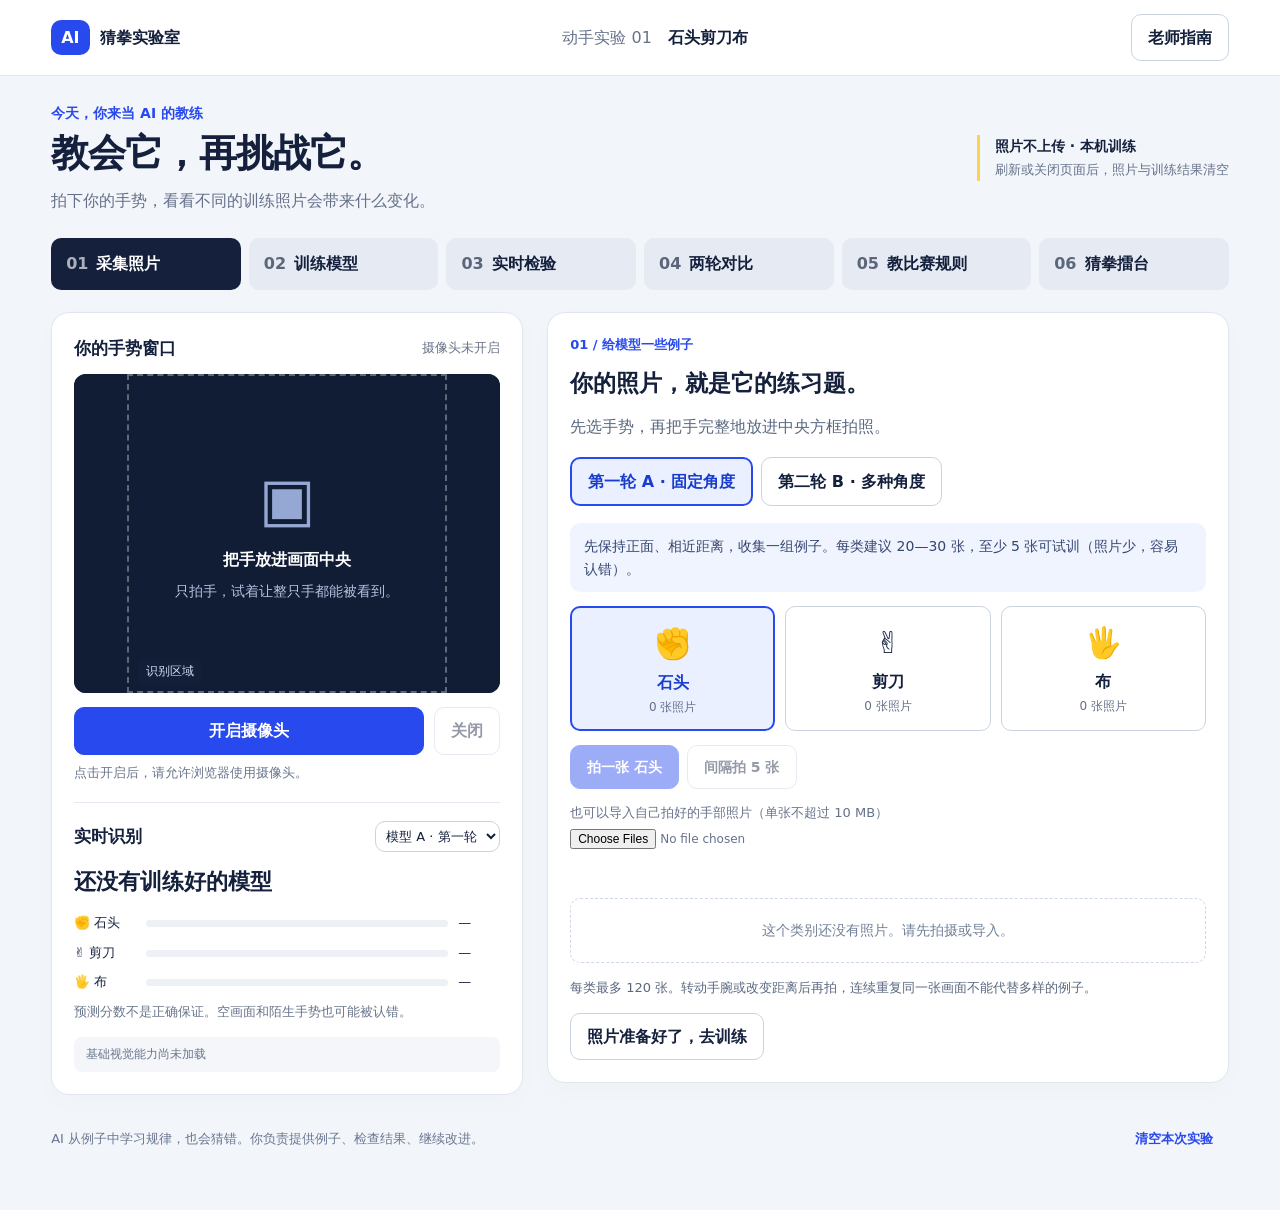
==== index.html @ 349e50fa "Publish standalone AI rock-paper-scissors classroom game" ====
<!doctype html><html lang="zh-CN"><head><meta charset="utf-8"><meta name="viewport" content="width=device-width,initial-scale=1"><title>AI 猜拳实验室 · 从训练到对战</title><meta name="description" content="亲手采集石头剪刀布照片，在本机训练识别模型，比较两轮实验，再用摄像头与电脑猜拳。"><link rel="icon" href="data:image/svg+xml,%3Csvg xmlns='http://www.w3.org/2000/svg' viewBox='0 0 64 64'%3E%3Crect width='64' height='64' rx='14' fill='%232849ed'/%3E%3Ctext x='32' y='43' text-anchor='middle' font-size='30' fill='white'%3EAI%3C/text%3E%3C/svg%3E"><link rel="stylesheet" href="rps.css?v=20261002-1"><script defer src="vendor/tf.min.js"></script><script defer src="rps.js?v=20261002-1"></script></head><body>
<header><a class="brand" href="./"><span>AI</span>猜拳实验室</a><div class="course">动手实验 01 <b>石头剪刀布</b></div><button id="help" class="quiet">老师指南</button></header>
<main><div class="intro"><div><p class="eyebrow">今天，你来当 AI 的教练</p><h1>教会它，再挑战它。</h1><p>拍下你的手势，看看不同的训练照片会带来什么变化。</p></div><div class="memory-note">照片不上传 · 本机训练<br><small>刷新或关闭页面后，照片与训练结果清空</small></div></div>
<nav id="steps" aria-label="实验步骤"></nav>
<div class="workspace"><section class="camera-panel"><div class="panel-title"><h2>你的手势窗口</h2><span id="cameraState">摄像头未开启</span></div><div class="viewfinder"><video id="video" autoplay muted playsinline></video><div id="cameraPlaceholder"><span class="camera-mark">▣</span><b>把手放进画面中央</b><p>只拍手，试着让整只手都能被看到。</p></div><div class="crop-guide"></div><span class="frame-label">识别区域</span><div id="countdown" hidden></div></div><div class="camera-actions"><button id="cameraStart" class="primary">开启摄像头</button><button id="cameraStop" disabled>关闭</button></div><p id="cameraMessage" class="small" role="status">点击开启后，请允许浏览器使用摄像头。</p><div class="live-result"><div class="panel-title"><h3>实时识别</h3><select id="modelSelect" aria-label="实时识别使用的模型"><option value="A">模型 A · 第一轮</option><option value="B">模型 B · 第二轮</option></select></div><strong id="liveName">还没有训练好的模型</strong><div id="predictionBars"></div><p class="small">预测分数不是正确保证。空画面和陌生手势也可能被认错。</p></div><div id="engineStatus" class="engine" role="status">基础视觉能力尚未加载</div></section>
<section id="lesson" class="lesson" aria-live="polite"></section></div><footer>AI 从例子中学习规律，也会猜错。你负责提供例子、检查结果、继续改进。<button id="reset" class="text-button">清空本次实验</button></footer></main>
<dialog id="guide"><button id="closeGuide" class="close">关闭</button><h2>给老师的课堂指南</h2><p>先采集固定角度的训练集 A，建议每类 20—30 张。最低每类 5 张可开始试训。观察侧面、远近变化时的识别，再为训练集 B 加入多角度照片。</p><p>对照实验：让 A、B 的每类照片数量一致，仅改变角度；如果 B 数量更多，要向孩子解释数量和角度都可能影响结果。系统不会伪造“第二轮更好”。</p><p>测试集另拍一批，每类至少 3 张。不要使用训练照片；测试照片也不要加入训练集。看完测试再改模型后，另拍一组新照片做最终验证。</p><p>技术原理：已预训练的 MobileNet 提取视觉特征；孩子的照片用于训练一个新的三类分类器。这是迁移学习，并非从零训练全部视觉能力。识别器同时使用整体特征与分区特征；训练时平衡三类照片的使用次数，避免数量更多的类别占优。A、B 使用相同算法，均训练 60 轮；重复使用照片不会增加新的知识，仍需孩子补充多样的例子。页面里的猜拳对手随机出拳，孩子训练的模型负责识别手势。比赛前由孩子填写三条胜负规则和同手势平局规则；可尝试反向规则，机器按已提交规则执行。倒计时结束时锁定一张手势画面，同时亮出电脑的拳，随后自动判分；低置信度不计分，误识别可撤销本轮。</p><p>请在电脑浏览器或系统浏览器中使用。嵌入式预览可能限制摄像头；打不开时，把网址复制到 Chrome 或 Edge。浏览器需允许摄像头，网站需为 HTTPS 或 localhost。</p><p>照片只保存在本页内存中，模型资源随网站加载。请按课堂要求取得拍摄同意，只拍手部，结束时清空实验并关闭摄像头。</p><p><a href="https://www.tensorflow.org/js/tutorials/transfer/image_classification" target="_blank" rel="noreferrer">TensorFlow.js 迁移学习说明</a> · <a href="https://github.com/tensorflow/tfjs-models/tree/master/mobilenet" target="_blank" rel="noreferrer">MobileNet 模型说明</a></p></dialog>
</body></html>
---- rps.css ----
*{box-sizing:border-box}body{margin:0;background:#f2f5fa;color:#14203c;font:16px/1.6 "Microsoft YaHei",system-ui,sans-serif}button,input,select{font:inherit}button,select{border:1px solid #cbd3e1;background:white;border-radius:10px;padding:10px 16px;color:#14203c}button{cursor:pointer;font-weight:650}button:hover:enabled{border-color:#2849ed;background:#eef2ff}button:disabled{opacity:.45;cursor:not-allowed}button:focus-visible,a:focus-visible,select:focus-visible,input:focus-visible{outline:3px solid #ed9a00;outline-offset:3px}button.primary{background:#2849ed;color:white;border-color:#2849ed}button.primary:hover:enabled{background:#1836c8}button.yellow{background:#ffdc69;border-color:#ffdc69}.quiet,.text-button{background:transparent}.text-button{border:0;color:#2849ed}header{height:76px;background:white;border-bottom:1px solid #e1e7ef;display:flex;align-items:center;justify-content:space-between;padding:0 4vw}.brand{display:flex;align-items:center;gap:10px;text-decoration:none;font-weight:750;color:#14203c}.brand span{background:#2849ed;color:white;border-radius:10px;padding:5px 10px}.course{display:flex;gap:16px;color:#66728a}.course b{color:#14203c}main{max-width:1440px;margin:auto;padding:26px 4vw}.intro{display:flex;align-items:center;justify-content:space-between;gap:20px;margin-bottom:24px}h1{font-size:clamp(28px,3vw,42px);line-height:1.2;margin:6px 0 12px;letter-spacing:-1px}h2{font-size:23px;margin:0 0 12px}h3{font-size:17px;margin:0}p{margin:8px 0 14px}.eyebrow{color:#2849ed;font-weight:700;font-size:14px;margin:0}.intro p:not(.eyebrow){color:#657089;margin:0}.memory-note{border-left:3px solid #ffd24b;padding-left:15px;font-weight:600;font-size:14px}.memory-note small{font-size:13px;color:#66728a;font-weight:400}nav{display:flex;gap:8px;margin-bottom:22px}nav button{flex:1;text-align:left;border:none;background:#e5eaf3;padding:13px 15px;white-space:nowrap}nav button.active{background:#14203c;color:white}nav button span{opacity:.65;margin-right:8px}.workspace{display:grid;grid-template-columns:minmax(330px,.9fr) minmax(420px,1.3fr);gap:24px;align-items:start}.camera-panel,.lesson{background:white;border:1px solid #e0e6ee;border-radius:18px;padding:22px;box-shadow:0 7px 25px #14203c05}.panel-title{display:flex;align-items:center;justify-content:space-between;gap:12px;margin-bottom:12px}.panel-title h2{font-size:17px;margin:0}.panel-title span{font-size:13px;color:#6b7589}.viewfinder{position:relative;aspect-ratio:4/3;background:#111c35;border-radius:12px;overflow:hidden;color:white}.viewfinder video{width:100%;height:100%;object-fit:cover;transform:scaleX(-1)}#cameraPlaceholder{position:absolute;inset:0;display:flex;align-items:center;justify-content:center;flex-direction:column;padding:20px;text-align:center;background:#111c35}.camera-mark{font-size:60px;color:#94a8d3}#cameraPlaceholder p{font-size:14px;color:#b3c2df}.crop-guide{position:absolute;top:0;bottom:0;left:12.5%;right:12.5%;border:2px dashed #ffffff55;pointer-events:none}.frame-label{position:absolute;bottom:10px;left:15%;font-size:12px;color:#d2ddf2;background:#14203c99;padding:2px 8px;border-radius:4px}#countdown{position:absolute;inset:0;display:grid;place-items:center;background:#14203c77;font-size:96px;font-weight:900}#countdown[hidden]{display:none}.camera-actions{display:flex;gap:10px;margin-top:14px}.camera-actions .primary{flex:1}.small{font-size:13px;color:#69758b;line-height:1.6}.live-result{border-top:1px solid #e4e8ef;margin-top:18px;padding-top:18px}.live-result select{font-size:13px;max-width:190px;padding:6px}.live-result strong{font-size:22px;display:block;margin-bottom:14px}.bar-row{display:grid;grid-template-columns:62px 1fr 42px;align-items:center;gap:10px;font-size:13px;margin:9px 0}.bar-track{height:7px;background:#edf0f5;border-radius:8px;overflow:hidden}.bar-track i{display:block;height:100%;background:#2849ed;border-radius:8px}.engine{font-size:12px;color:#69758b;background:#f4f6fa;border-radius:8px;padding:8px 12px}.lesson{min-height:640px}.lesson .tag{font-size:13px;font-weight:bold;color:#2849ed;display:block;margin-bottom:10px}.lesson>p{color:#5a6880}.tabs{display:flex;gap:8px;margin:17px 0}.tabs button[aria-pressed=true],.classes button[aria-pressed=true]{background:#eaf0ff;border:2px solid #2849ed;color:#193dcc}.classes{display:grid;grid-template-columns:repeat(3,1fr);gap:10px;margin:14px 0}.classes button{display:flex;flex-direction:column;align-items:center;gap:2px;padding:12px 6px}.hand{font-size:30px}.classes small{font-weight:400;color:#657089;font-size:12px}.tools{display:flex;gap:8px;flex-wrap:wrap;margin:14px 0}.tools button{font-size:14px}.file-label{font-size:13px;display:block;color:#66728a;margin-top:10px}.file-label input{display:block;font-size:12px;width:100%;margin:5px 0}.notice{background:#f0f4ff;border-radius:10px;padding:12px 14px;font-size:14px;margin:14px 0;color:#35466f}.notice.warm{background:#fff6d9;color:#765619}.status{font-size:14px;min-height:24px;color:#2849ed;margin:10px 0}.gallery{display:grid;grid-template-columns:repeat(5,1fr);gap:7px;max-height:200px;overflow:auto;margin-top:14px}.photo{position:relative;aspect-ratio:1}.photo img{width:100%;height:100%;object-fit:cover;transform:scaleX(-1);border-radius:8px}.photo button{position:absolute;right:2px;top:2px;border:0;background:#14203ccc;color:white;font-size:12px;padding:0 6px;border-radius:5px}.empty{padding:20px;border:1px dashed #ced7e7;border-radius:10px;color:#718097;font-size:14px;text-align:center;margin:15px 0}.counts{display:flex;gap:10px;flex-wrap:wrap;font-size:14px}.counts span{background:#f1f4f9;padding:7px 12px;border-radius:7px}progress{width:100%;height:14px;accent-color:#2849ed}.model-card{border:1px solid #dce3ef;border-radius:12px;padding:16px;margin:12px 0}.model-card h3{margin:0 0 7px}.model-card p{font-size:14px;margin:5px 0}.table-wrap{overflow:auto}table{width:100%;border-collapse:collapse;font-size:14px;margin:15px 0}th,td{padding:10px;border-bottom:1px solid #e4e9f1;text-align:left}th{color:#63718a;font-weight:500}.accuracy{display:grid;grid-template-columns:1fr 1fr;gap:12px;margin:18px 0}.accuracy div{border:1px solid #dce3ef;border-radius:12px;padding:16px}.accuracy strong{display:block;font-size:32px;color:#2849ed}.arena{background:#14203c;color:white;border-radius:14px;padding:24px;text-align:center;margin:18px 0}.versus{display:grid;grid-template-columns:1fr 45px 1fr;align-items:center}.fighter{font-size:55px}.fighter small{font-size:14px;display:block;color:#bac8e2}.versus b{color:#ffdc69}.arena h3{font-size:24px;color:#ffdc69;margin-top:15px}.score{display:flex;justify-content:center;gap:24px;color:#62728d}.game-buttons{display:flex;justify-content:center;gap:10px;flex-wrap:wrap}.result-list{max-height:260px;overflow:auto}.test-result{display:flex;gap:12px;align-items:center;border-bottom:1px solid #e4e9f1;padding:9px 0;font-size:13px}.test-result img{width:48px;height:48px;transform:scaleX(-1);border-radius:6px}.test-result div{flex:1}.pass{color:#11775e}.fail{color:#b14335}footer{display:flex;justify-content:space-between;gap:20px;align-items:center;font-size:13px;color:#6a7790;padding:24px 0}dialog{max-width:700px;width:90%;max-height:85vh;overflow:auto;border:0;border-radius:16px;padding:28px;color:#14203c}dialog::backdrop{background:#101b36aa}.close{float:right}dialog p{font-size:15px}a{color:#2849ed}@media(max-width:950px){.workspace{grid-template-columns:1fr 1.15fr;gap:14px}main{padding:22px}.camera-panel,.lesson{padding:16px}.memory-note{display:none}nav button{font-size:14px;padding:12px 8px}.course{display:none}}@media(max-width:740px){.workspace{grid-template-columns:1fr}.intro{margin-bottom:16px}nav{overflow:auto}nav button{flex:none}.lesson{min-height:0}.viewfinder{max-height:330px}.gallery{grid-template-columns:repeat(5,1fr)}header{padding:0 20px;height:64px}main{padding:18px}.camera-panel{padding:16px}.live-result{margin-top:10px;padding-top:10px}footer{display:block}.panel-title{flex-wrap:wrap}.intro h1{font-size:29px}}@media(prefers-reduced-motion:no-preference){button{transition:background .15s,border-color .15s}.bar-track i{transition:width .15s}}
.rule-row{display:flex;align-items:center;justify-content:space-between;gap:12px;margin:14px 0;flex-wrap:wrap}.round-frame{width:90px;height:90px;object-fit:cover;border-radius:12px;transform:scaleX(-1);margin-top:14px}.arena .small{color:#c7d5ef}nav{overflow-x:auto}
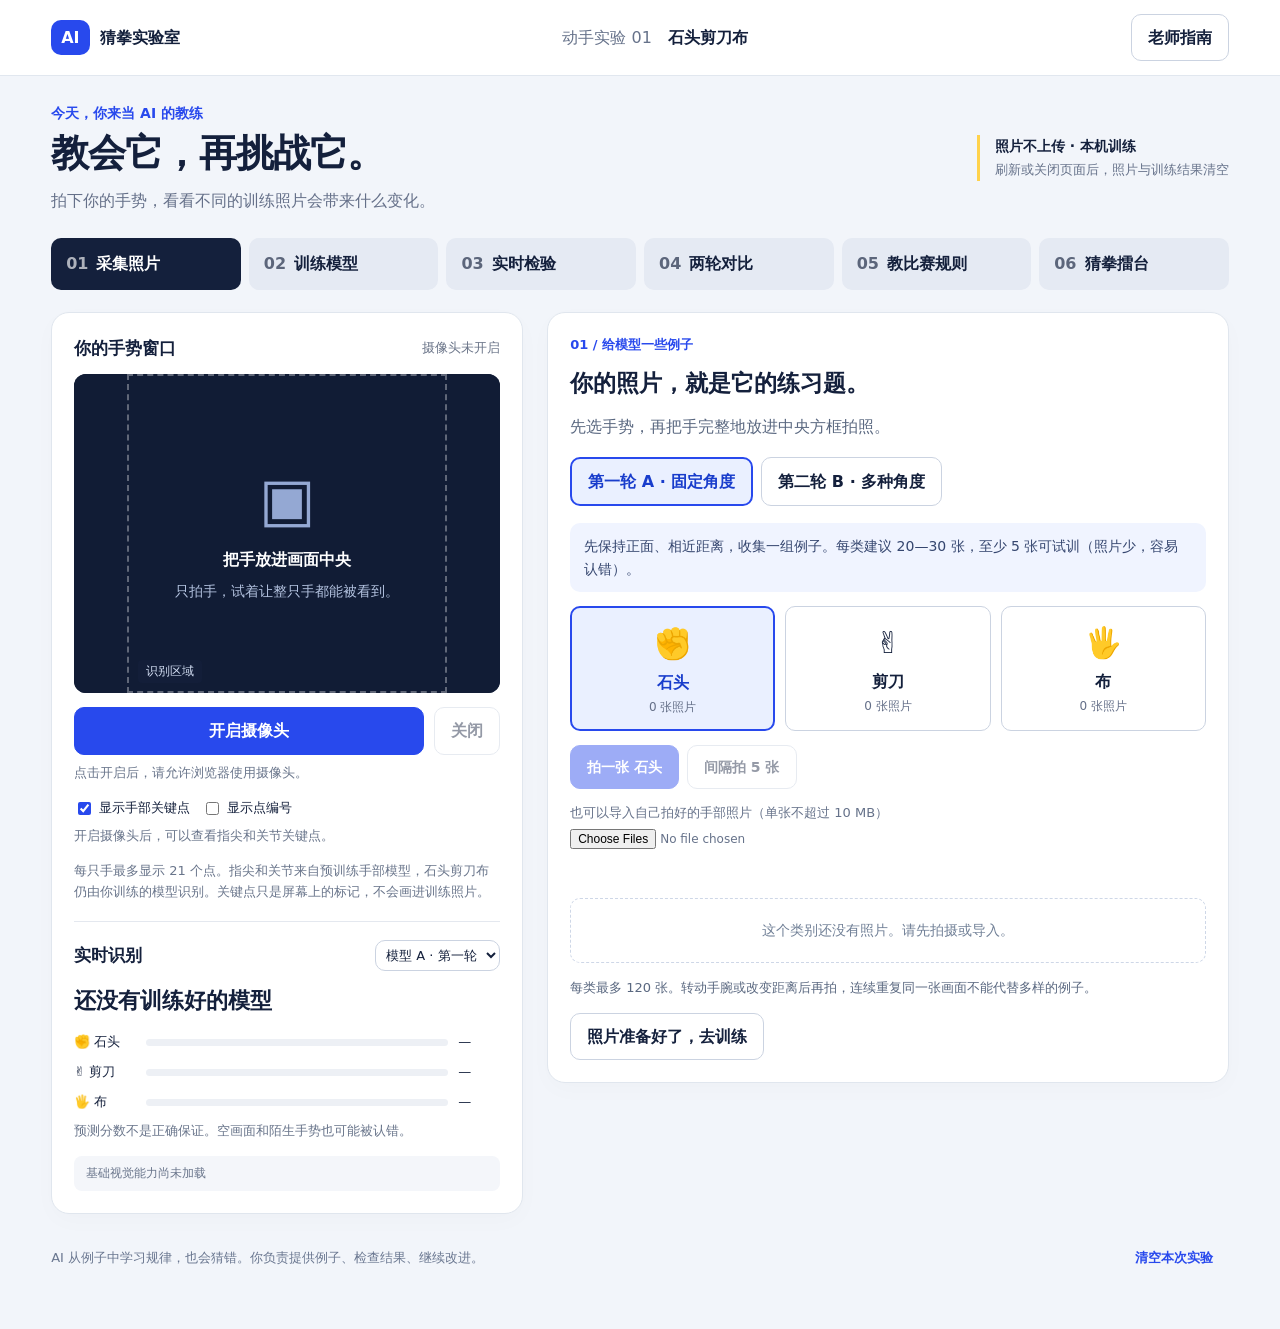
==== commit 71a859c3: "Show 21 hand landmarks over camera preview using local MediaPipe model" ====
--- a/index.html
+++ b/index.html
@@ -1,8 +1,8 @@
-<!doctype html><html lang="zh-CN"><head><meta charset="utf-8"><meta name="viewport" content="width=device-width,initial-scale=1"><title>AI 猜拳实验室 · 从训练到对战</title><meta name="description" content="亲手采集石头剪刀布照片，在本机训练识别模型，比较两轮实验，再用摄像头与电脑猜拳。"><link rel="icon" href="data:image/svg+xml,%3Csvg xmlns='http://www.w3.org/2000/svg' viewBox='0 0 64 64'%3E%3Crect width='64' height='64' rx='14' fill='%232849ed'/%3E%3Ctext x='32' y='43' text-anchor='middle' font-size='30' fill='white'%3EAI%3C/text%3E%3C/svg%3E"><link rel="stylesheet" href="rps.css?v=20261002-1"><script defer src="vendor/tf.min.js"></script><script defer src="rps.js?v=20261002-1"></script></head><body>
+<!doctype html><html lang="zh-CN"><head><meta charset="utf-8"><meta name="viewport" content="width=device-width,initial-scale=1"><title>AI 猜拳实验室 · 从训练到对战</title><meta name="description" content="亲手采集石头剪刀布照片，在本机训练识别模型，比较两轮实验，再用摄像头与电脑猜拳。"><link rel="icon" href="data:image/svg+xml,%3Csvg xmlns='http://www.w3.org/2000/svg' viewBox='0 0 64 64'%3E%3Crect width='64' height='64' rx='14' fill='%232849ed'/%3E%3Ctext x='32' y='43' text-anchor='middle' font-size='30' fill='white'%3EAI%3C/text%3E%3C/svg%3E"><link rel="stylesheet" href="rps.css?v=20261008-1"><script defer src="vendor/tf.min.js"></script><script defer src="rps.js?v=20261008-1"></script><script defer src="landmarks.js?v=20261008-1"></script></head><body>
 <header><a class="brand" href="./"><span>AI</span>猜拳实验室</a><div class="course">动手实验 01 <b>石头剪刀布</b></div><button id="help" class="quiet">老师指南</button></header>
 <main><div class="intro"><div><p class="eyebrow">今天，你来当 AI 的教练</p><h1>教会它，再挑战它。</h1><p>拍下你的手势，看看不同的训练照片会带来什么变化。</p></div><div class="memory-note">照片不上传 · 本机训练<br><small>刷新或关闭页面后，照片与训练结果清空</small></div></div>
 <nav id="steps" aria-label="实验步骤"></nav>
-<div class="workspace"><section class="camera-panel"><div class="panel-title"><h2>你的手势窗口</h2><span id="cameraState">摄像头未开启</span></div><div class="viewfinder"><video id="video" autoplay muted playsinline></video><div id="cameraPlaceholder"><span class="camera-mark">▣</span><b>把手放进画面中央</b><p>只拍手，试着让整只手都能被看到。</p></div><div class="crop-guide"></div><span class="frame-label">识别区域</span><div id="countdown" hidden></div></div><div class="camera-actions"><button id="cameraStart" class="primary">开启摄像头</button><button id="cameraStop" disabled>关闭</button></div><p id="cameraMessage" class="small" role="status">点击开启后，请允许浏览器使用摄像头。</p><div class="live-result"><div class="panel-title"><h3>实时识别</h3><select id="modelSelect" aria-label="实时识别使用的模型"><option value="A">模型 A · 第一轮</option><option value="B">模型 B · 第二轮</option></select></div><strong id="liveName">还没有训练好的模型</strong><div id="predictionBars"></div><p class="small">预测分数不是正确保证。空画面和陌生手势也可能被认错。</p></div><div id="engineStatus" class="engine" role="status">基础视觉能力尚未加载</div></section>
+<div class="workspace"><section class="camera-panel"><div class="panel-title"><h2>你的手势窗口</h2><span id="cameraState">摄像头未开启</span></div><div class="viewfinder"><video id="video" autoplay muted playsinline></video><canvas id="handLandmarks" aria-hidden="true"></canvas><div id="cameraPlaceholder"><span class="camera-mark">▣</span><b>把手放进画面中央</b><p>只拍手，试着让整只手都能被看到。</p></div><div class="crop-guide"></div><span class="frame-label">识别区域</span><div id="countdown" hidden></div></div><div class="camera-actions"><button id="cameraStart" class="primary">开启摄像头</button><button id="cameraStop" disabled>关闭</button></div><p id="cameraMessage" class="small" role="status">点击开启后，请允许浏览器使用摄像头。</p><div class="landmark-controls"><label><input id="showLandmarks" type="checkbox" checked> 显示手部关键点</label><label><input id="landmarkNumbers" type="checkbox"> 显示点编号</label></div><p id="landmarkStatus" class="small" role="status">开启摄像头后，可以查看指尖和关节关键点。</p><button id="retryLandmarks" hidden>重新加载关键点</button><p class="small">每只手最多显示 21 个点。指尖和关节来自预训练手部模型，石头剪刀布仍由你训练的模型识别。关键点只是屏幕上的标记，不会画进训练照片。</p><div class="live-result"><div class="panel-title"><h3>实时识别</h3><select id="modelSelect" aria-label="实时识别使用的模型"><option value="A">模型 A · 第一轮</option><option value="B">模型 B · 第二轮</option></select></div><strong id="liveName">还没有训练好的模型</strong><div id="predictionBars"></div><p class="small">预测分数不是正确保证。空画面和陌生手势也可能被认错。</p></div><div id="engineStatus" class="engine" role="status">基础视觉能力尚未加载</div></section>
 <section id="lesson" class="lesson" aria-live="polite"></section></div><footer>AI 从例子中学习规律，也会猜错。你负责提供例子、检查结果、继续改进。<button id="reset" class="text-button">清空本次实验</button></footer></main>
 <dialog id="guide"><button id="closeGuide" class="close">关闭</button><h2>给老师的课堂指南</h2><p>先采集固定角度的训练集 A，建议每类 20—30 张。最低每类 5 张可开始试训。观察侧面、远近变化时的识别，再为训练集 B 加入多角度照片。</p><p>对照实验：让 A、B 的每类照片数量一致，仅改变角度；如果 B 数量更多，要向孩子解释数量和角度都可能影响结果。系统不会伪造“第二轮更好”。</p><p>测试集另拍一批，每类至少 3 张。不要使用训练照片；测试照片也不要加入训练集。看完测试再改模型后，另拍一组新照片做最终验证。</p><p>技术原理：已预训练的 MobileNet 提取视觉特征；孩子的照片用于训练一个新的三类分类器。这是迁移学习，并非从零训练全部视觉能力。识别器同时使用整体特征与分区特征；训练时平衡三类照片的使用次数，避免数量更多的类别占优。A、B 使用相同算法，均训练 60 轮；重复使用照片不会增加新的知识，仍需孩子补充多样的例子。页面里的猜拳对手随机出拳，孩子训练的模型负责识别手势。比赛前由孩子填写三条胜负规则和同手势平局规则；可尝试反向规则，机器按已提交规则执行。倒计时结束时锁定一张手势画面，同时亮出电脑的拳，随后自动判分；低置信度不计分，误识别可撤销本轮。</p><p>请在电脑浏览器或系统浏览器中使用。嵌入式预览可能限制摄像头；打不开时，把网址复制到 Chrome 或 Edge。浏览器需允许摄像头，网站需为 HTTPS 或 localhost。</p><p>照片只保存在本页内存中，模型资源随网站加载。请按课堂要求取得拍摄同意，只拍手部，结束时清空实验并关闭摄像头。</p><p><a href="https://www.tensorflow.org/js/tutorials/transfer/image_classification" target="_blank" rel="noreferrer">TensorFlow.js 迁移学习说明</a> · <a href="https://github.com/tensorflow/tfjs-models/tree/master/mobilenet" target="_blank" rel="noreferrer">MobileNet 模型说明</a></p></dialog>
 </body></html>
--- a/rps.css
+++ b/rps.css
@@ -1,2 +1,4 @@
 *{box-sizing:border-box}body{margin:0;background:#f2f5fa;color:#14203c;font:16px/1.6 "Microsoft YaHei",system-ui,sans-serif}button,input,select{font:inherit}button,select{border:1px solid #cbd3e1;background:white;border-radius:10px;padding:10px 16px;color:#14203c}button{cursor:pointer;font-weight:650}button:hover:enabled{border-color:#2849ed;background:#eef2ff}button:disabled{opacity:.45;cursor:not-allowed}button:focus-visible,a:focus-visible,select:focus-visible,input:focus-visible{outline:3px solid #ed9a00;outline-offset:3px}button.primary{background:#2849ed;color:white;border-color:#2849ed}button.primary:hover:enabled{background:#1836c8}button.yellow{background:#ffdc69;border-color:#ffdc69}.quiet,.text-button{background:transparent}.text-button{border:0;color:#2849ed}header{height:76px;background:white;border-bottom:1px solid #e1e7ef;display:flex;align-items:center;justify-content:space-between;padding:0 4vw}.brand{display:flex;align-items:center;gap:10px;text-decoration:none;font-weight:750;color:#14203c}.brand span{background:#2849ed;color:white;border-radius:10px;padding:5px 10px}.course{display:flex;gap:16px;color:#66728a}.course b{color:#14203c}main{max-width:1440px;margin:auto;padding:26px 4vw}.intro{display:flex;align-items:center;justify-content:space-between;gap:20px;margin-bottom:24px}h1{font-size:clamp(28px,3vw,42px);line-height:1.2;margin:6px 0 12px;letter-spacing:-1px}h2{font-size:23px;margin:0 0 12px}h3{font-size:17px;margin:0}p{margin:8px 0 14px}.eyebrow{color:#2849ed;font-weight:700;font-size:14px;margin:0}.intro p:not(.eyebrow){color:#657089;margin:0}.memory-note{border-left:3px solid #ffd24b;padding-left:15px;font-weight:600;font-size:14px}.memory-note small{font-size:13px;color:#66728a;font-weight:400}nav{display:flex;gap:8px;margin-bottom:22px}nav button{flex:1;text-align:left;border:none;background:#e5eaf3;padding:13px 15px;white-space:nowrap}nav button.active{background:#14203c;color:white}nav button span{opacity:.65;margin-right:8px}.workspace{display:grid;grid-template-columns:minmax(330px,.9fr) minmax(420px,1.3fr);gap:24px;align-items:start}.camera-panel,.lesson{background:white;border:1px solid #e0e6ee;border-radius:18px;padding:22px;box-shadow:0 7px 25px #14203c05}.panel-title{display:flex;align-items:center;justify-content:space-between;gap:12px;margin-bottom:12px}.panel-title h2{font-size:17px;margin:0}.panel-title span{font-size:13px;color:#6b7589}.viewfinder{position:relative;aspect-ratio:4/3;background:#111c35;border-radius:12px;overflow:hidden;color:white}.viewfinder video{width:100%;height:100%;object-fit:cover;transform:scaleX(-1)}#cameraPlaceholder{position:absolute;inset:0;display:flex;align-items:center;justify-content:center;flex-direction:column;padding:20px;text-align:center;background:#111c35}.camera-mark{font-size:60px;color:#94a8d3}#cameraPlaceholder p{font-size:14px;color:#b3c2df}.crop-guide{position:absolute;top:0;bottom:0;left:12.5%;right:12.5%;border:2px dashed #ffffff55;pointer-events:none}.frame-label{position:absolute;bottom:10px;left:15%;font-size:12px;color:#d2ddf2;background:#14203c99;padding:2px 8px;border-radius:4px}#countdown{position:absolute;inset:0;display:grid;place-items:center;background:#14203c77;font-size:96px;font-weight:900}#countdown[hidden]{display:none}.camera-actions{display:flex;gap:10px;margin-top:14px}.camera-actions .primary{flex:1}.small{font-size:13px;color:#69758b;line-height:1.6}.live-result{border-top:1px solid #e4e8ef;margin-top:18px;padding-top:18px}.live-result select{font-size:13px;max-width:190px;padding:6px}.live-result strong{font-size:22px;display:block;margin-bottom:14px}.bar-row{display:grid;grid-template-columns:62px 1fr 42px;align-items:center;gap:10px;font-size:13px;margin:9px 0}.bar-track{height:7px;background:#edf0f5;border-radius:8px;overflow:hidden}.bar-track i{display:block;height:100%;background:#2849ed;border-radius:8px}.engine{font-size:12px;color:#69758b;background:#f4f6fa;border-radius:8px;padding:8px 12px}.lesson{min-height:640px}.lesson .tag{font-size:13px;font-weight:bold;color:#2849ed;display:block;margin-bottom:10px}.lesson>p{color:#5a6880}.tabs{display:flex;gap:8px;margin:17px 0}.tabs button[aria-pressed=true],.classes button[aria-pressed=true]{background:#eaf0ff;border:2px solid #2849ed;color:#193dcc}.classes{display:grid;grid-template-columns:repeat(3,1fr);gap:10px;margin:14px 0}.classes button{display:flex;flex-direction:column;align-items:center;gap:2px;padding:12px 6px}.hand{font-size:30px}.classes small{font-weight:400;color:#657089;font-size:12px}.tools{display:flex;gap:8px;flex-wrap:wrap;margin:14px 0}.tools button{font-size:14px}.file-label{font-size:13px;display:block;color:#66728a;margin-top:10px}.file-label input{display:block;font-size:12px;width:100%;margin:5px 0}.notice{background:#f0f4ff;border-radius:10px;padding:12px 14px;font-size:14px;margin:14px 0;color:#35466f}.notice.warm{background:#fff6d9;color:#765619}.status{font-size:14px;min-height:24px;color:#2849ed;margin:10px 0}.gallery{display:grid;grid-template-columns:repeat(5,1fr);gap:7px;max-height:200px;overflow:auto;margin-top:14px}.photo{position:relative;aspect-ratio:1}.photo img{width:100%;height:100%;object-fit:cover;transform:scaleX(-1);border-radius:8px}.photo button{position:absolute;right:2px;top:2px;border:0;background:#14203ccc;color:white;font-size:12px;padding:0 6px;border-radius:5px}.empty{padding:20px;border:1px dashed #ced7e7;border-radius:10px;color:#718097;font-size:14px;text-align:center;margin:15px 0}.counts{display:flex;gap:10px;flex-wrap:wrap;font-size:14px}.counts span{background:#f1f4f9;padding:7px 12px;border-radius:7px}progress{width:100%;height:14px;accent-color:#2849ed}.model-card{border:1px solid #dce3ef;border-radius:12px;padding:16px;margin:12px 0}.model-card h3{margin:0 0 7px}.model-card p{font-size:14px;margin:5px 0}.table-wrap{overflow:auto}table{width:100%;border-collapse:collapse;font-size:14px;margin:15px 0}th,td{padding:10px;border-bottom:1px solid #e4e9f1;text-align:left}th{color:#63718a;font-weight:500}.accuracy{display:grid;grid-template-columns:1fr 1fr;gap:12px;margin:18px 0}.accuracy div{border:1px solid #dce3ef;border-radius:12px;padding:16px}.accuracy strong{display:block;font-size:32px;color:#2849ed}.arena{background:#14203c;color:white;border-radius:14px;padding:24px;text-align:center;margin:18px 0}.versus{display:grid;grid-template-columns:1fr 45px 1fr;align-items:center}.fighter{font-size:55px}.fighter small{font-size:14px;display:block;color:#bac8e2}.versus b{color:#ffdc69}.arena h3{font-size:24px;color:#ffdc69;margin-top:15px}.score{display:flex;justify-content:center;gap:24px;color:#62728d}.game-buttons{display:flex;justify-content:center;gap:10px;flex-wrap:wrap}.result-list{max-height:260px;overflow:auto}.test-result{display:flex;gap:12px;align-items:center;border-bottom:1px solid #e4e9f1;padding:9px 0;font-size:13px}.test-result img{width:48px;height:48px;transform:scaleX(-1);border-radius:6px}.test-result div{flex:1}.pass{color:#11775e}.fail{color:#b14335}footer{display:flex;justify-content:space-between;gap:20px;align-items:center;font-size:13px;color:#6a7790;padding:24px 0}dialog{max-width:700px;width:90%;max-height:85vh;overflow:auto;border:0;border-radius:16px;padding:28px;color:#14203c}dialog::backdrop{background:#101b36aa}.close{float:right}dialog p{font-size:15px}a{color:#2849ed}@media(max-width:950px){.workspace{grid-template-columns:1fr 1.15fr;gap:14px}main{padding:22px}.camera-panel,.lesson{padding:16px}.memory-note{display:none}nav button{font-size:14px;padding:12px 8px}.course{display:none}}@media(max-width:740px){.workspace{grid-template-columns:1fr}.intro{margin-bottom:16px}nav{overflow:auto}nav button{flex:none}.lesson{min-height:0}.viewfinder{max-height:330px}.gallery{grid-template-columns:repeat(5,1fr)}header{padding:0 20px;height:64px}main{padding:18px}.camera-panel{padding:16px}.live-result{margin-top:10px;padding-top:10px}footer{display:block}.panel-title{flex-wrap:wrap}.intro h1{font-size:29px}}@media(prefers-reduced-motion:no-preference){button{transition:background .15s,border-color .15s}.bar-track i{transition:width .15s}}
 .rule-row{display:flex;align-items:center;justify-content:space-between;gap:12px;margin:14px 0;flex-wrap:wrap}.round-frame{width:90px;height:90px;object-fit:cover;border-radius:12px;transform:scaleX(-1);margin-top:14px}.arena .small{color:#c7d5ef}nav{overflow-x:auto}
+
+#handLandmarks{position:absolute;inset:0;width:100%;height:100%;pointer-events:none;z-index:2}.landmark-controls{display:flex;flex-wrap:wrap;gap:12px;margin-top:12px;font-size:13px}.landmark-controls label{display:flex;align-items:center;gap:5px}.landmark-controls input{accent-color:#2849ed}#countdown{z-index:4}.frame-label{z-index:3}
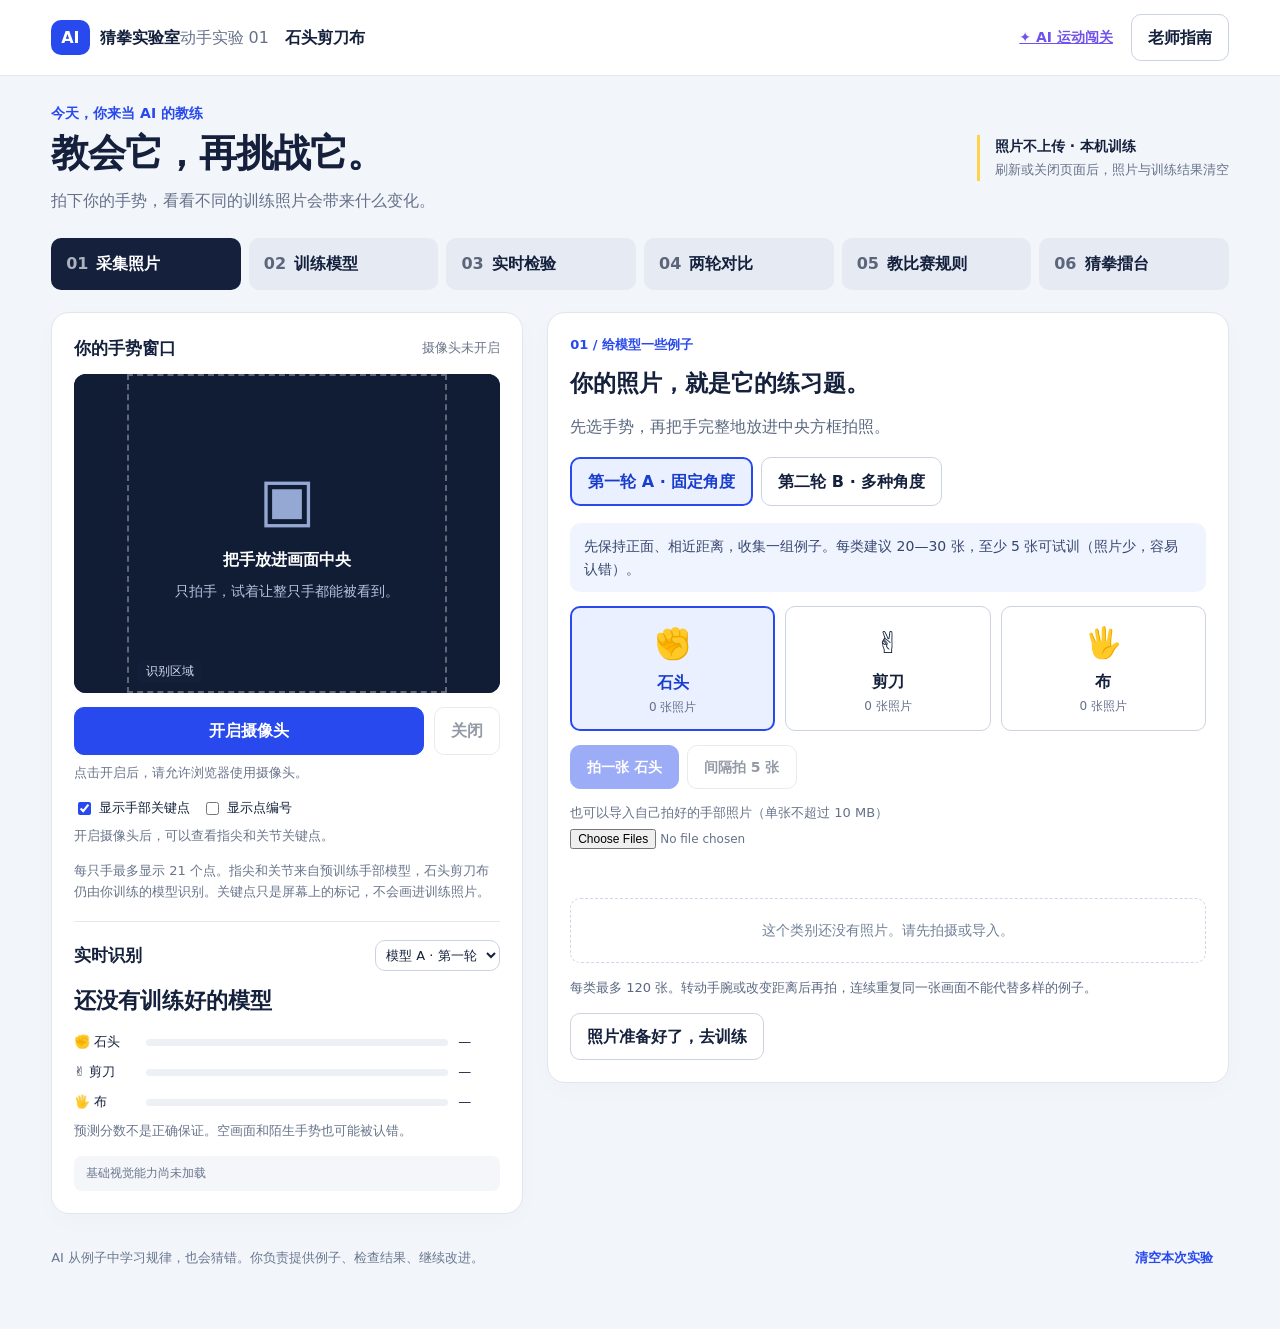
==== commit a5c9a081: "Add AI movement adventure with body landmarks and three exercise games" ====
--- a/index.html
+++ b/index.html
@@ -1,5 +1,5 @@
 <!doctype html><html lang="zh-CN"><head><meta charset="utf-8"><meta name="viewport" content="width=device-width,initial-scale=1"><title>AI 猜拳实验室 · 从训练到对战</title><meta name="description" content="亲手采集石头剪刀布照片，在本机训练识别模型，比较两轮实验，再用摄像头与电脑猜拳。"><link rel="icon" href="data:image/svg+xml,%3Csvg xmlns='http://www.w3.org/2000/svg' viewBox='0 0 64 64'%3E%3Crect width='64' height='64' rx='14' fill='%232849ed'/%3E%3Ctext x='32' y='43' text-anchor='middle' font-size='30' fill='white'%3EAI%3C/text%3E%3C/svg%3E"><link rel="stylesheet" href="rps.css?v=20261008-1"><script defer src="vendor/tf.min.js"></script><script defer src="rps.js?v=20261008-1"></script><script defer src="landmarks.js?v=20261008-1"></script></head><body>
-<header><a class="brand" href="./"><span>AI</span>猜拳实验室</a><div class="course">动手实验 01 <b>石头剪刀布</b></div><button id="help" class="quiet">老师指南</button></header>
+<header><a class="brand" href="./"><span>AI</span>猜拳实验室</a><div class="course">动手实验 01 <b>石头剪刀布</b></div><a href="motion/" style="font-size:14px;color:#7152ed;font-weight:700;margin-left:auto;margin-right:18px">✦ AI 运动闯关</a><button id="help" class="quiet">老师指南</button></header>
 <main><div class="intro"><div><p class="eyebrow">今天，你来当 AI 的教练</p><h1>教会它，再挑战它。</h1><p>拍下你的手势，看看不同的训练照片会带来什么变化。</p></div><div class="memory-note">照片不上传 · 本机训练<br><small>刷新或关闭页面后，照片与训练结果清空</small></div></div>
 <nav id="steps" aria-label="实验步骤"></nav>
 <div class="workspace"><section class="camera-panel"><div class="panel-title"><h2>你的手势窗口</h2><span id="cameraState">摄像头未开启</span></div><div class="viewfinder"><video id="video" autoplay muted playsinline></video><canvas id="handLandmarks" aria-hidden="true"></canvas><div id="cameraPlaceholder"><span class="camera-mark">▣</span><b>把手放进画面中央</b><p>只拍手，试着让整只手都能被看到。</p></div><div class="crop-guide"></div><span class="frame-label">识别区域</span><div id="countdown" hidden></div></div><div class="camera-actions"><button id="cameraStart" class="primary">开启摄像头</button><button id="cameraStop" disabled>关闭</button></div><p id="cameraMessage" class="small" role="status">点击开启后，请允许浏览器使用摄像头。</p><div class="landmark-controls"><label><input id="showLandmarks" type="checkbox" checked> 显示手部关键点</label><label><input id="landmarkNumbers" type="checkbox"> 显示点编号</label></div><p id="landmarkStatus" class="small" role="status">开启摄像头后，可以查看指尖和关节关键点。</p><button id="retryLandmarks" hidden>重新加载关键点</button><p class="small">每只手最多显示 21 个点。指尖和关节来自预训练手部模型，石头剪刀布仍由你训练的模型识别。关键点只是屏幕上的标记，不会画进训练照片。</p><div class="live-result"><div class="panel-title"><h3>实时识别</h3><select id="modelSelect" aria-label="实时识别使用的模型"><option value="A">模型 A · 第一轮</option><option value="B">模型 B · 第二轮</option></select></div><strong id="liveName">还没有训练好的模型</strong><div id="predictionBars"></div><p class="small">预测分数不是正确保证。空画面和陌生手势也可能被认错。</p></div><div id="engineStatus" class="engine" role="status">基础视觉能力尚未加载</div></section>
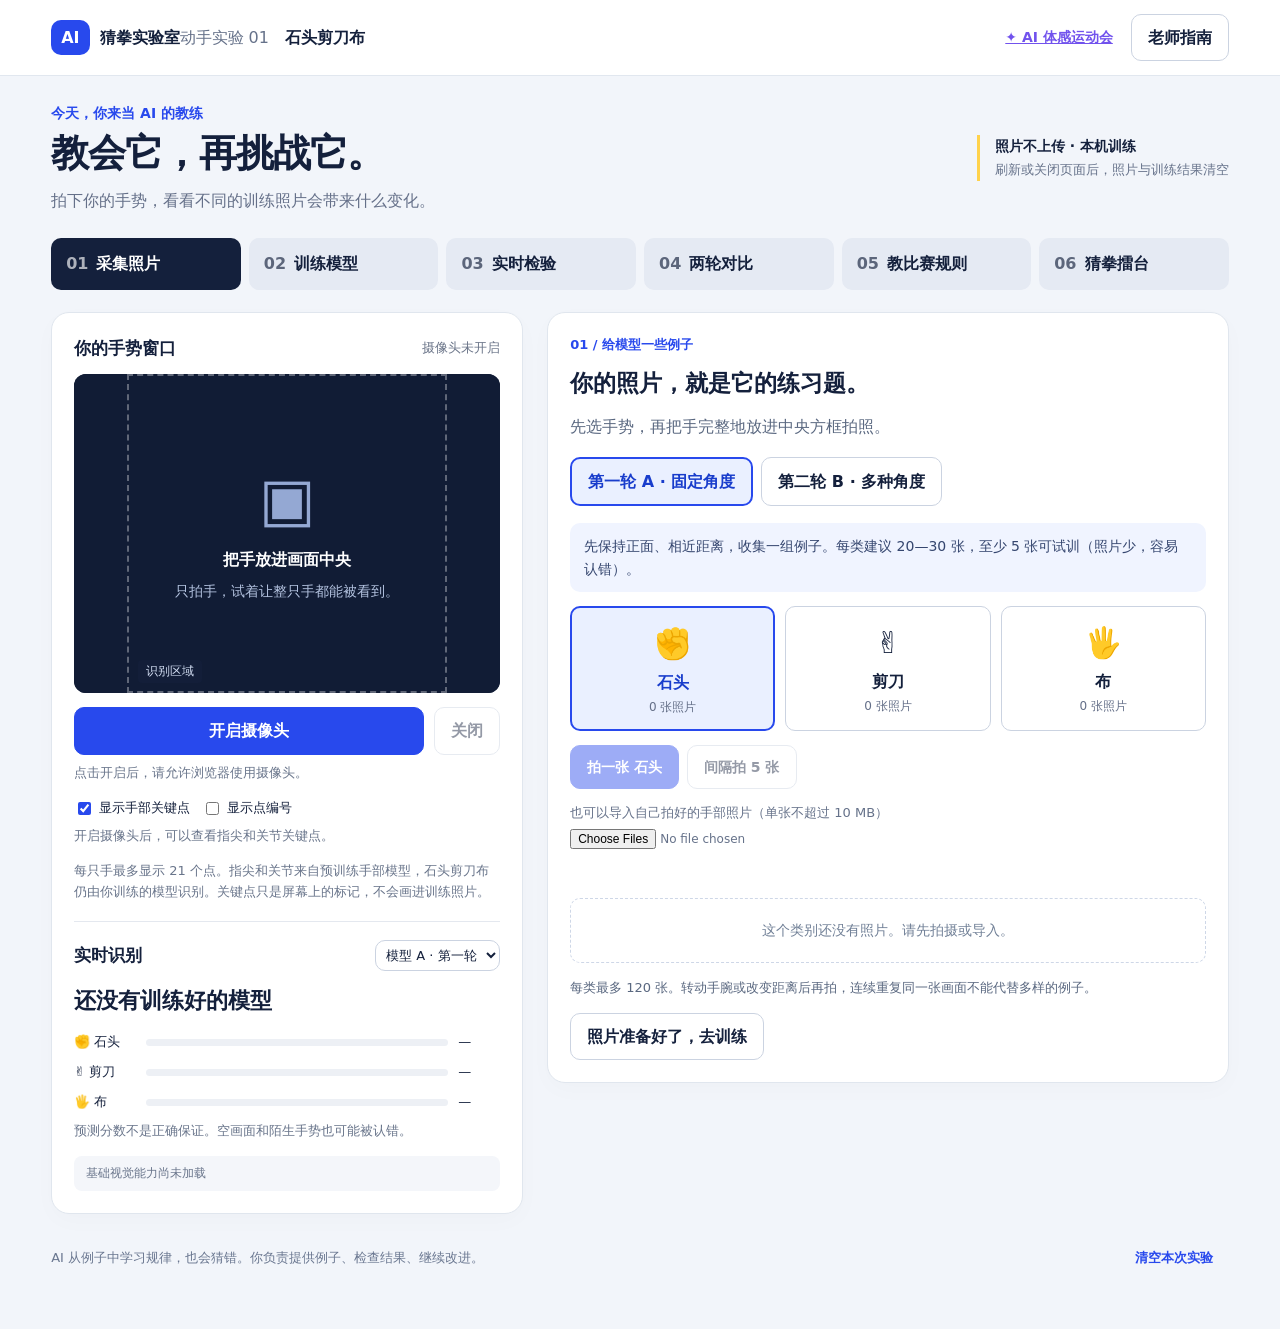
==== commit f6e0519c: "Replace movement adventure with trainable pose walls and timed sports competitions" ====
--- a/index.html
+++ b/index.html
@@ -1,5 +1,5 @@
 <!doctype html><html lang="zh-CN"><head><meta charset="utf-8"><meta name="viewport" content="width=device-width,initial-scale=1"><title>AI 猜拳实验室 · 从训练到对战</title><meta name="description" content="亲手采集石头剪刀布照片，在本机训练识别模型，比较两轮实验，再用摄像头与电脑猜拳。"><link rel="icon" href="data:image/svg+xml,%3Csvg xmlns='http://www.w3.org/2000/svg' viewBox='0 0 64 64'%3E%3Crect width='64' height='64' rx='14' fill='%232849ed'/%3E%3Ctext x='32' y='43' text-anchor='middle' font-size='30' fill='white'%3EAI%3C/text%3E%3C/svg%3E"><link rel="stylesheet" href="rps.css?v=20261008-1"><script defer src="vendor/tf.min.js"></script><script defer src="rps.js?v=20261008-1"></script><script defer src="landmarks.js?v=20261008-1"></script></head><body>
-<header><a class="brand" href="./"><span>AI</span>猜拳实验室</a><div class="course">动手实验 01 <b>石头剪刀布</b></div><a href="motion/" style="font-size:14px;color:#7152ed;font-weight:700;margin-left:auto;margin-right:18px">✦ AI 运动闯关</a><button id="help" class="quiet">老师指南</button></header>
+<header><a class="brand" href="./"><span>AI</span>猜拳实验室</a><div class="course">动手实验 01 <b>石头剪刀布</b></div><a href="motion/" style="font-size:14px;color:#7152ed;font-weight:700;margin-left:auto;margin-right:18px">✦ AI 体感运动会</a><button id="help" class="quiet">老师指南</button></header>
 <main><div class="intro"><div><p class="eyebrow">今天，你来当 AI 的教练</p><h1>教会它，再挑战它。</h1><p>拍下你的手势，看看不同的训练照片会带来什么变化。</p></div><div class="memory-note">照片不上传 · 本机训练<br><small>刷新或关闭页面后，照片与训练结果清空</small></div></div>
 <nav id="steps" aria-label="实验步骤"></nav>
 <div class="workspace"><section class="camera-panel"><div class="panel-title"><h2>你的手势窗口</h2><span id="cameraState">摄像头未开启</span></div><div class="viewfinder"><video id="video" autoplay muted playsinline></video><canvas id="handLandmarks" aria-hidden="true"></canvas><div id="cameraPlaceholder"><span class="camera-mark">▣</span><b>把手放进画面中央</b><p>只拍手，试着让整只手都能被看到。</p></div><div class="crop-guide"></div><span class="frame-label">识别区域</span><div id="countdown" hidden></div></div><div class="camera-actions"><button id="cameraStart" class="primary">开启摄像头</button><button id="cameraStop" disabled>关闭</button></div><p id="cameraMessage" class="small" role="status">点击开启后，请允许浏览器使用摄像头。</p><div class="landmark-controls"><label><input id="showLandmarks" type="checkbox" checked> 显示手部关键点</label><label><input id="landmarkNumbers" type="checkbox"> 显示点编号</label></div><p id="landmarkStatus" class="small" role="status">开启摄像头后，可以查看指尖和关节关键点。</p><button id="retryLandmarks" hidden>重新加载关键点</button><p class="small">每只手最多显示 21 个点。指尖和关节来自预训练手部模型，石头剪刀布仍由你训练的模型识别。关键点只是屏幕上的标记，不会画进训练照片。</p><div class="live-result"><div class="panel-title"><h3>实时识别</h3><select id="modelSelect" aria-label="实时识别使用的模型"><option value="A">模型 A · 第一轮</option><option value="B">模型 B · 第二轮</option></select></div><strong id="liveName">还没有训练好的模型</strong><div id="predictionBars"></div><p class="small">预测分数不是正确保证。空画面和陌生手势也可能被认错。</p></div><div id="engineStatus" class="engine" role="status">基础视觉能力尚未加载</div></section>
